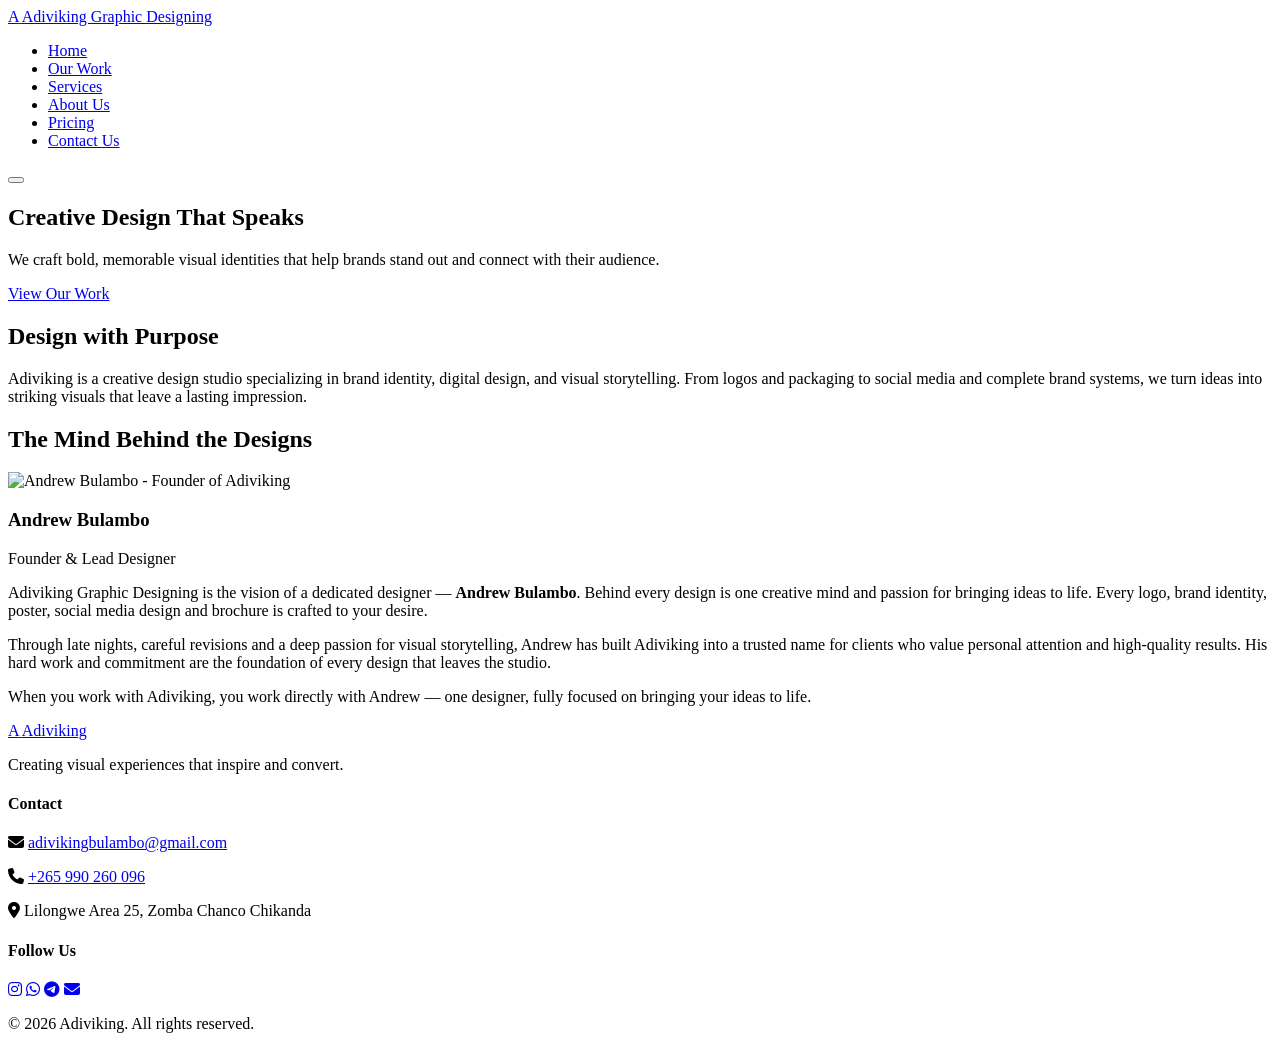
==== index.html @ 5ed701de "Add files via upload" ====
<!DOCTYPE html>
<html lang="en">
<head>
    <meta charset="UTF-8">
    <meta name="viewport" content="width=device-width, initial-scale=1.0">
    <title>Home | Adiviking Graphic Designing</title>
    <link rel="stylesheet" href="graphicdesign.css">
    <link rel="stylesheet" href="https://cdnjs.cloudflare.com/ajax/libs/font-awesome/6.5.1/css/all.min.css">
</head>
<body>

    <header class="header">
        <div class="container">
            <a href="index.html" class="logo">
                <span class="logo-icon">A</span>
                <span class="logo-text">Adiviking Graphic Designing</span>
            </a>
            <nav class="nav" id="navMenu">
                <ul class="nav-list">
                    <li><a href="index.html" class="nav-link active">Home</a></li>
                    <li><a href="OurWork.html" class="nav-link">Our Work</a></li>
                    <li><a href="Services.html" class="nav-link">Services</a></li>
                    <li><a href="AboutUs.html" class="nav-link">About Us</a></li>
                    <li><a href="Pricing.html" class="nav-link">Pricing</a></li>
                    <li><a href="ContactUs.html" class="nav-link">Contact Us</a></li>
                </ul>
            </nav>
            <button class="menu-toggle" id="menuToggle" aria-label="Toggle menu">
                <span></span><span></span><span></span>
            </button>
        </div>
    </header>

    <section class="hero">
        <div class="container">
            <div class="hero-content">
                <h1 class="hero-title">Creative Design That Speaks</h1>
                <p class="hero-subtitle">
                    We craft bold, memorable visual identities that help brands stand out 
                    and connect with their audience.
                </p>
                <a href="OurWork.html" class="btn btn-primary">View Our Work</a>
            </div>
        </div>
    </section>

    <section class="intro">
        <div class="container">
            <div class="intro-content">
                <h2>Design with Purpose</h2>
                <p>
                    Adiviking is a creative design studio specializing in brand identity, 
                    digital design, and visual storytelling. From logos and packaging to 
                    social media and complete brand systems, we turn ideas into striking 
                    visuals that leave a lasting impression.
                </p>
            </div>
        </div>
    </section>

    <section class="testimonials">
        <div class="container">
            <h2 class="section-title">The Mind Behind the Designs</h2>
            <div class="founder-section">
                <div class="founder-photo">
                    <img src="Adiviking.jpeg" alt="Andrew Bulambo - Founder of Adiviking" class="founder-img">
                </div>
                <div class="founder-info">
                    <h3>Andrew Bulambo</h3>
                    <p class="founder-role">Founder & Lead Designer</p>
                    <p>
                        Adiviking Graphic Designing is the vision of a dedicated designer — 
                        <strong>Andrew Bulambo</strong>. Behind every design is one creative mind and 
                        passion for bringing ideas to life. Every logo, brand identity, poster,
                        social media design and brochure is crafted to your desire.
                    </p>
                    <p>
                        Through late nights, careful revisions and a deep passion for visual storytelling, 
                        Andrew has built Adiviking into a trusted name for clients who value personal 
                        attention and high-quality results. His hard work and commitment are the foundation 
                        of every design that leaves the studio.
                    </p>
                    <p>
                        When you work with Adiviking, you work directly with Andrew — one designer, 
                        fully focused on bringing your ideas to life.
                    </p>
                </div>
            </div>
        </div>
    </section>

    <footer class="footer">
        <div class="container">
            <div class="footer-content">
                <div class="footer-brand">
                    <a href="index.html" class="logo">
                        <span class="logo-icon">A</span>
                        <span class="logo-text">Adiviking</span>
                    </a>
                    <p>Creating visual experiences that inspire and convert.</p>
                </div>
                <div class="footer-contact">
                    <h4>Contact</h4>
                    <p><i class="fas fa-envelope"></i> <a href="mailto:adivikingbulambo@gmail.com">adivikingbulambo@gmail.com</a></p>
                    <p><i class="fas fa-phone"></i> <a href="tel:+265990260096">+265 990 260 096</a></p>
                    <p><i class="fas fa-map-marker-alt"></i> Lilongwe Area 25, Zomba Chanco Chikanda</p>
                </div>
                <div class="footer-social">
                    <h4>Follow Us</h4>
                    <div class="social-links">
                        <a href="https://instagram.com" target="_blank" rel="noopener" aria-label="Instagram"><i class="fab fa-instagram"></i></a>
                        <a href="https://wa.me/265990260096" target="_blank" rel="noopener" aria-label="WhatsApp"><i class="fab fa-whatsapp"></i></a>
                        <a href="https://t.me/adivikingBulambo" target="_blank" rel="noopener" aria-label="Telegram"><i class="fab fa-telegram"></i></a>
                        <a href="mailto:adivikingbulambo@gmail.com" aria-label="Email"><i class="fas fa-envelope"></i></a>
                    </div>
                </div>
            </div>
            <div class="footer-bottom">
                <p>&copy; 2026 Adiviking. All rights reserved.</p>
            </div>
        </div>
    </footer>

    <script src="portfolio.js"></script>
</body>
</html>
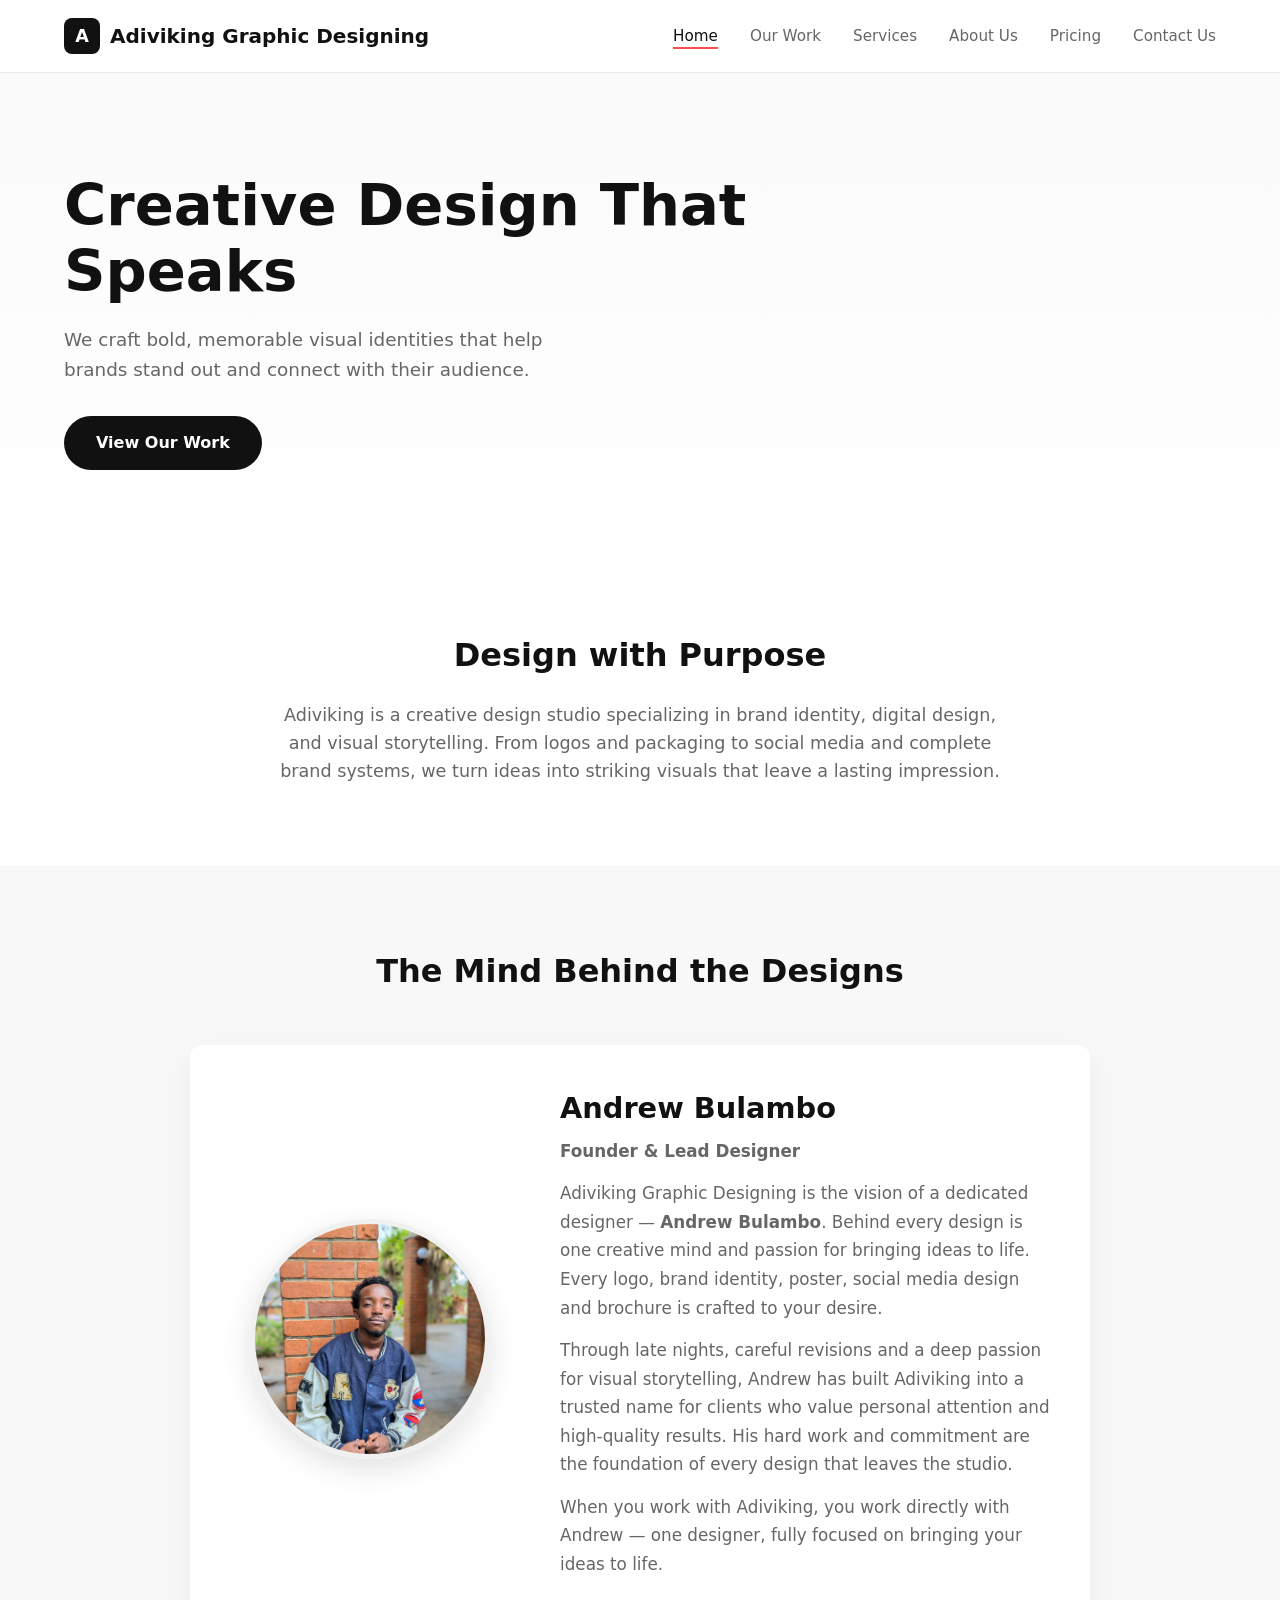
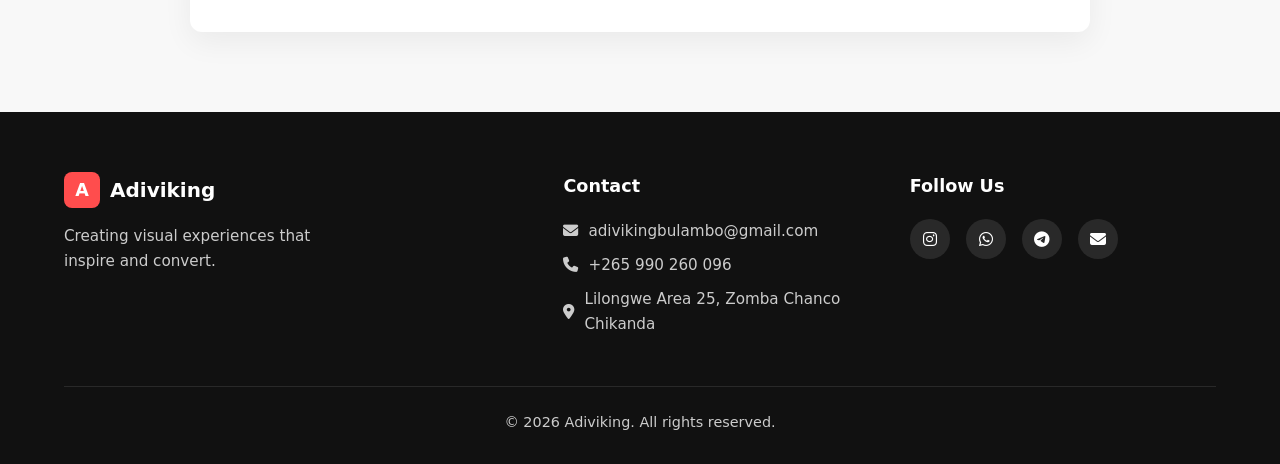
==== commit 26f27dd3: "Add files via upload" ====
--- a/index.html
+++ b/index.html
@@ -7,6 +7,33 @@
     <link rel="stylesheet" href="graphicdesign.css">
     <link rel="stylesheet" href="https://cdnjs.cloudflare.com/ajax/libs/font-awesome/6.5.1/css/all.min.css">
 </head>
+
+<script>
+(function () {
+    function initMenu() {
+        var btn = document.getElementById('menuToggle');
+        var nav = document.getElementById('navMenu');
+        if (!btn || !nav) return;
+        btn.onclick = function () {
+            nav.classList.toggle('active');
+            btn.classList.toggle('active');
+        };
+        var links = nav.querySelectorAll('.nav-link');
+        for (var i = 0; i < links.length; i++) {
+            links[i].onclick = function () {
+                nav.classList.remove('active');
+                btn.classList.remove('active');
+            };
+        }
+    }
+    if (document.readyState === 'loading') {
+        document.addEventListener('DOMContentLoaded', initMenu);
+    } else {
+        initMenu();
+    }
+})();
+</script>
+
 <body>
 
     <header class="header">
--- a/graphicdesign.css
+++ b/graphicdesign.css
@@ -0,0 +1,1127 @@
+/* ===== Reset & Base ===== */
+* {
+    margin: 0;
+    padding: 0;
+    box-sizing: border-box;
+}
+
+:root {
+    --primary: #111111;
+    --accent: #ff4d4d;
+    --text: #333333;
+    --text-light: #666666;
+    --bg: #ffffff;
+    --bg-soft: #f8f8f8;
+    --border: #eaeaea;
+    --radius: 12px;
+    --shadow: 0 10px 30px rgba(0, 0, 0, 0.06);
+    --transition: all 0.3s ease;
+}
+
+html {
+    scroll-behavior: smooth;
+}
+
+body {
+    font-family: 'Segoe UI', system-ui, -apple-system, sans-serif;
+    color: var(--text);
+    background: var(--bg);
+    line-height: 1.6;
+}
+
+.container {
+    width: 100%;
+    max-width: 1200px;
+    margin: 0 auto;
+    padding: 0 24px;
+}
+
+a {
+    text-decoration: none;
+    color: inherit;
+}
+
+img {
+    max-width: 100%;
+    display: block;
+}
+
+/* ===== Header ===== */
+.header {
+    position: sticky;
+    top: 0;
+    z-index: 1000;
+    background: rgba(255, 255, 255, 0.95);
+    backdrop-filter: blur(12px);
+    border-bottom: 1px solid var(--border);
+}
+
+.header .container {
+    display: flex;
+    align-items: center;
+    justify-content: space-between;
+    height: 72px;
+    position: relative;
+}
+
+.logo {
+    display: flex;
+    align-items: center;
+    gap: 10px;
+    font-weight: 700;
+    font-size: 1.25rem;
+    color: var(--primary);
+}
+
+.logo-icon {
+    width: 36px;
+    height: 36px;
+    background: var(--primary);
+    color: white;
+    border-radius: 8px;
+    display: flex;
+    align-items: center;
+    justify-content: center;
+    font-size: 1.1rem;
+}
+
+.nav-list {
+    display: flex;
+    list-style: none;
+    gap: 32px;
+}
+
+.nav-link {
+    font-size: 0.95rem;
+    font-weight: 500;
+    color: var(--text-light);
+    transition: var(--transition);
+    position: relative;
+}
+
+.nav-link:hover,
+.nav-link.active {
+    color: var(--primary);
+}
+
+.nav-link.active::after {
+    content: '';
+    position: absolute;
+    bottom: -4px;
+    left: 0;
+    width: 100%;
+    height: 2px;
+    background: var(--accent);
+}
+
+/* Hamburger - hidden on desktop */
+.menu-toggle {
+    display: none;
+    flex-direction: column;
+    justify-content: center;
+    gap: 5px;
+    background: none;
+    border: none;
+    cursor: pointer;
+    padding: 8px;
+    z-index: 1001;
+}
+
+.menu-toggle span {
+    width: 24px;
+    height: 2px;
+    background: var(--primary);
+    transition: var(--transition);
+    display: block;
+}
+
+/* ===== Buttons ===== */
+.btn {
+    display: inline-block;
+    padding: 14px 32px;
+    border-radius: 50px;
+    font-weight: 600;
+    font-size: 1rem;
+    transition: var(--transition);
+    border: none;
+    cursor: pointer;
+}
+
+.btn-primary {
+    background: var(--primary);
+    color: white;
+}
+
+.btn-primary:hover {
+    background: var(--accent);
+    transform: translateY(-2px);
+    box-shadow: 0 8px 20px rgba(255, 77, 77, 0.25);
+}
+
+/* ===== Hero (Home) ===== */
+.hero {
+    padding: 100px 0 80px;
+    background: linear-gradient(180deg, #fafafa 0%, #ffffff 100%);
+}
+
+.hero-content {
+    max-width: 700px;
+}
+
+.hero-title {
+    font-size: clamp(2.4rem, 5vw, 3.6rem);
+    font-weight: 800;
+    line-height: 1.15;
+    color: var(--primary);
+    margin-bottom: 20px;
+}
+
+.hero-subtitle {
+    font-size: 1.15rem;
+    color: var(--text-light);
+    margin-bottom: 32px;
+    max-width: 540px;
+}
+
+/* ===== Intro ===== */
+.intro {
+    padding: 80px 0;
+}
+
+.intro-content {
+    max-width: 720px;
+    margin: 0 auto;
+    text-align: center;
+}
+
+.intro-content h2 {
+    font-size: 2rem;
+    font-weight: 700;
+    margin-bottom: 20px;
+    color: var(--primary);
+}
+
+.intro-content p {
+    font-size: 1.1rem;
+    color: var(--text-light);
+}
+
+/* ===== Founder Section ===== */
+.testimonials {
+    padding: 80px 0;
+    background: var(--bg-soft);
+}
+
+.section-title {
+    text-align: center;
+    font-size: 2rem;
+    font-weight: 700;
+    margin-bottom: 48px;
+    color: var(--primary);
+}
+
+.founder-section {
+    display: grid;
+    grid-template-columns: 280px 1fr;
+    gap: 50px;
+    align-items: center;
+    max-width: 900px;
+    margin: 0 auto;
+    background: white;
+    padding: 40px;
+    border-radius: var(--radius);
+    box-shadow: var(--shadow);
+}
+
+.founder-photo {
+    text-align: center;
+}
+
+.founder-img {
+    width: 240px;
+    height: 240px;
+    object-fit: cover;
+    border-radius: 50%;
+    border: 5px solid #f0f0f0;
+    box-shadow: 0 10px 30px rgba(0, 0, 0, 0.12);
+    display: block;
+    margin: 0 auto;
+}
+
+.founder-info h3 {
+    font-size: 1.8rem;
+    font-weight: 700;
+    color: var(--primary);
+    margin-bottom: 6px;
+}
+
+.founder-role {
+    font-size: 1rem;
+    color: var(--accent);
+    font-weight: 600;
+    margin-bottom: 20px;
+}
+
+.founder-info p {
+    color: var(--text-light);
+    font-size: 1.05rem;
+    line-height: 1.7;
+    margin-bottom: 14px;
+}
+
+/* ===== Page Hero ===== */
+.page-hero {
+    padding: 80px 0 50px;
+    background: linear-gradient(180deg, #fafafa 0%, #ffffff 100%);
+    text-align: center;
+}
+
+.page-hero h1 {
+    font-size: clamp(2.2rem, 4vw, 3rem);
+    font-weight: 800;
+    color: var(--primary);
+    margin-bottom: 12px;
+}
+
+.page-hero p {
+    font-size: 1.15rem;
+    color: var(--text-light);
+    max-width: 700px;
+    margin: 0 auto;
+}
+
+/* ===== Work Filters ===== */
+.work-filters {
+    padding: 20px 0 40px;
+}
+
+.filter-buttons {
+    display: flex;
+    flex-wrap: wrap;
+    justify-content: center;
+    gap: 12px;
+}
+
+.filter-btn {
+    padding: 10px 20px;
+    border: 1px solid var(--border);
+    background: white;
+    border-radius: 50px;
+    font-size: 0.9rem;
+    font-weight: 500;
+    color: var(--text-light);
+    cursor: pointer;
+    transition: var(--transition);
+}
+
+.filter-btn:hover,
+.filter-btn.active {
+    background: var(--primary);
+    color: white;
+    border-color: var(--primary);
+}
+
+/* ===== Projects Grid ===== */
+.projects {
+    padding-bottom: 80px;
+}
+
+.projects-grid {
+    display: grid;
+    grid-template-columns: repeat(auto-fill, minmax(280px, 1fr));
+    gap: 28px;
+}
+
+.project-card {
+    background: white;
+    border-radius: var(--radius);
+    overflow: hidden;
+    box-shadow: var(--shadow);
+    transition: opacity 0.3s ease, transform 0.3s ease;
+}
+
+.project-card:hover {
+    transform: translateY(-8px);
+    box-shadow: 0 15px 40px rgba(0, 0, 0, 0.1);
+}
+
+.project-image {
+    height: 220px;
+    overflow: hidden;
+    background: #eee;
+}
+
+.project-image img,
+.project-image video {
+    width: 100%;
+    height: 100%;
+    object-fit: cover;
+    display: block;
+    transition: transform 0.4s ease;
+}
+
+.project-card:hover .project-image img {
+    transform: scale(1.08);
+}
+
+.project-info {
+    padding: 24px;
+}
+
+.project-category {
+    display: inline-block;
+    font-size: 0.8rem;
+    font-weight: 600;
+    color: var(--accent);
+    text-transform: uppercase;
+    letter-spacing: 0.5px;
+    margin-bottom: 8px;
+}
+
+.project-info h3 {
+    font-size: 1.2rem;
+    font-weight: 700;
+    color: var(--primary);
+    margin-bottom: 10px;
+}
+
+.project-info p {
+    font-size: 0.95rem;
+    color: var(--text-light);
+    line-height: 1.55;
+}
+
+/* ===== Work CTA ===== */
+.work-cta {
+    padding: 70px 0;
+    background: var(--bg-soft);
+    text-align: center;
+}
+
+.work-cta h2 {
+    font-size: 2rem;
+    font-weight: 700;
+    color: var(--primary);
+    margin-bottom: 12px;
+}
+
+.work-cta p {
+    font-size: 1.1rem;
+    color: var(--text-light);
+    margin-bottom: 28px;
+    max-width: 600px;
+    margin-left: auto;
+    margin-right: auto;
+}
+
+/* ===== About Page ===== */
+.about-section {
+    padding: 80px 0;
+}
+
+.about-grid {
+    display: grid;
+    grid-template-columns: 1.4fr 1fr;
+    gap: 50px;
+    align-items: center;
+}
+
+.about-text h2 {
+    font-size: 1.9rem;
+    font-weight: 700;
+    color: var(--primary);
+    margin-bottom: 20px;
+}
+
+.about-text p {
+    color: var(--text-light);
+    margin-bottom: 16px;
+    font-size: 1.05rem;
+}
+
+.owner-photo {
+    text-align: center;
+}
+
+.owner-placeholder {
+    width: 260px;
+    height: 260px;
+    margin: 0 auto 16px;
+    border-radius: 50%;
+    overflow: hidden;
+    border: 5px solid #f0f0f0;
+    box-shadow: 0 10px 30px rgba(0, 0, 0, 0.12);
+}
+
+.owner-placeholder img {
+    width: 100%;
+    height: 100%;
+    object-fit: cover;
+    display: block;
+}
+
+.owner-name {
+    font-weight: 600;
+    color: var(--primary);
+    font-size: 1.05rem;
+    line-height: 1.4;
+}
+
+.mission-vision {
+    padding: 70px 0;
+    background: var(--bg-soft);
+}
+
+.mv-grid {
+    display: grid;
+    grid-template-columns: 1fr 1fr;
+    gap: 30px;
+}
+
+.mv-card {
+    background: white;
+    padding: 36px;
+    border-radius: var(--radius);
+    box-shadow: var(--shadow);
+    text-align: center;
+}
+
+.mv-icon {
+    width: 60px;
+    height: 60px;
+    background: var(--primary);
+    color: white;
+    border-radius: 50%;
+    display: flex;
+    align-items: center;
+    justify-content: center;
+    font-size: 1.4rem;
+    margin: 0 auto 20px;
+}
+
+.mv-card h3 {
+    font-size: 1.35rem;
+    margin-bottom: 12px;
+    color: var(--primary);
+}
+
+.mv-card p {
+    color: var(--text-light);
+    font-size: 1rem;
+}
+
+.values-section {
+    padding: 80px 0;
+}
+
+.values-grid {
+    display: grid;
+    grid-template-columns: repeat(auto-fit, minmax(240px, 1fr));
+    gap: 28px;
+}
+
+.value-card {
+    background: white;
+    padding: 32px 24px;
+    border-radius: var(--radius);
+    box-shadow: var(--shadow);
+    text-align: center;
+    transition: var(--transition);
+}
+
+.value-card:hover {
+    transform: translateY(-6px);
+}
+
+.value-icon {
+    width: 56px;
+    height: 56px;
+    background: #fff0f0;
+    color: var(--accent);
+    border-radius: 50%;
+    display: flex;
+    align-items: center;
+    justify-content: center;
+    font-size: 1.3rem;
+    margin: 0 auto 18px;
+}
+
+.value-card h3 {
+    font-size: 1.2rem;
+    margin-bottom: 10px;
+    color: var(--primary);
+}
+
+.value-card p {
+    color: var(--text-light);
+    font-size: 0.95rem;
+}
+
+/* ===== Services Page ===== */
+.services-section {
+    padding: 70px 0 40px;
+}
+
+.service-item {
+    display: grid;
+    grid-template-columns: 90px 1fr;
+    gap: 28px;
+    margin-bottom: 50px;
+    padding-bottom: 50px;
+    border-bottom: 1px solid var(--border);
+}
+
+.service-item:last-child {
+    border-bottom: none;
+    margin-bottom: 0;
+    padding-bottom: 0;
+}
+
+.service-icon {
+    width: 70px;
+    height: 70px;
+    background: var(--primary);
+    color: white;
+    border-radius: 16px;
+    display: flex;
+    align-items: center;
+    justify-content: center;
+    font-size: 1.6rem;
+    flex-shrink: 0;
+}
+
+.service-content h2 {
+    font-size: 1.6rem;
+    font-weight: 700;
+    color: var(--primary);
+    margin-bottom: 14px;
+}
+
+.service-content p {
+    color: var(--text-light);
+    font-size: 1.05rem;
+    margin-bottom: 16px;
+    line-height: 1.65;
+}
+
+.service-content ul {
+    list-style: none;
+    padding: 0;
+}
+
+.service-content ul li {
+    position: relative;
+    padding-left: 22px;
+    margin-bottom: 8px;
+    color: var(--text);
+    font-size: 0.98rem;
+}
+
+.service-content ul li::before {
+    content: "✓";
+    position: absolute;
+    left: 0;
+    color: var(--accent);
+    font-weight: 700;
+}
+
+/* ===== Pricing Page ===== */
+.pricing-section {
+    padding: 60px 0 40px;
+}
+
+.pricing-grid {
+    display: grid;
+    grid-template-columns: repeat(auto-fit, minmax(280px, 1fr));
+    gap: 28px;
+}
+
+.price-card {
+    background: white;
+    border-radius: var(--radius);
+    box-shadow: var(--shadow);
+    padding: 36px 28px;
+    text-align: center;
+    position: relative;
+    transition: var(--transition);
+    border: 2px solid transparent;
+}
+
+.price-card:hover {
+    transform: translateY(-8px);
+    box-shadow: 0 15px 40px rgba(0, 0, 0, 0.1);
+}
+
+.price-card.featured {
+    border-color: var(--accent);
+    transform: scale(1.03);
+}
+
+.price-card.featured:hover {
+    transform: scale(1.03) translateY(-8px);
+}
+
+.popular-badge {
+    position: absolute;
+    top: -12px;
+    left: 50%;
+    transform: translateX(-50%);
+    background: var(--accent);
+    color: white;
+    font-size: 0.8rem;
+    font-weight: 600;
+    padding: 5px 16px;
+    border-radius: 50px;
+}
+
+.price-header {
+    margin-bottom: 20px;
+}
+
+.price-header i {
+    font-size: 1.8rem;
+    color: var(--primary);
+    margin-bottom: 12px;
+    display: block;
+}
+
+.price-header h3 {
+    font-size: 1.35rem;
+    font-weight: 700;
+    color: var(--primary);
+}
+
+.price-amount {
+    margin-bottom: 24px;
+}
+
+.price-amount .currency {
+    font-size: 1.4rem;
+    font-weight: 600;
+    vertical-align: top;
+}
+
+.price-amount .amount {
+    font-size: 3rem;
+    font-weight: 800;
+    color: var(--primary);
+    line-height: 1;
+}
+
+.price-amount .period {
+    display: block;
+    font-size: 0.9rem;
+    color: var(--text-light);
+    margin-top: 4px;
+}
+
+.price-features {
+    list-style: none;
+    padding: 0;
+    margin-bottom: 28px;
+    text-align: left;
+}
+
+.price-features li {
+    padding: 8px 0 8px 26px;
+    position: relative;
+    color: var(--text);
+    font-size: 0.95rem;
+    border-bottom: 1px solid var(--border);
+}
+
+.price-features li:last-child {
+    border-bottom: none;
+}
+
+.price-features li::before {
+    content: "✓";
+    position: absolute;
+    left: 0;
+    color: var(--accent);
+    font-weight: 700;
+}
+
+.price-card .btn {
+    width: 100%;
+    text-align: center;
+}
+
+.pricing-note {
+    padding: 20px 0 60px;
+    text-align: center;
+}
+
+.pricing-note p {
+    max-width: 700px;
+    margin: 0 auto;
+    color: var(--text-light);
+    font-size: 0.95rem;
+    background: var(--bg-soft);
+    padding: 18px 24px;
+    border-radius: var(--radius);
+}
+
+/* ===== Contact Page ===== */
+.contact-section {
+    padding: 60px 0 80px;
+}
+
+.contact-grid {
+    display: grid;
+    grid-template-columns: 1.4fr 1fr;
+    gap: 50px;
+    align-items: start;
+}
+
+.contact-form-wrapper h2,
+.contact-info h2 {
+    font-size: 1.7rem;
+    font-weight: 700;
+    color: var(--primary);
+    margin-bottom: 10px;
+}
+
+.form-intro {
+    color: var(--text-light);
+    margin-bottom: 28px;
+}
+
+.form-group {
+    margin-bottom: 20px;
+}
+
+.form-group label {
+    display: block;
+    font-weight: 600;
+    margin-bottom: 7px;
+    color: var(--primary);
+    font-size: 0.95rem;
+}
+
+.form-group input,
+.form-group select,
+.form-group textarea {
+    width: 100%;
+    padding: 13px 16px;
+    border: 1px solid var(--border);
+    border-radius: 10px;
+    font-size: 1rem;
+    font-family: inherit;
+    transition: var(--transition);
+    background: white;
+}
+
+.form-group input:focus,
+.form-group select:focus,
+.form-group textarea:focus {
+    outline: none;
+    border-color: var(--primary);
+    box-shadow: 0 0 0 3px rgba(17, 17, 17, 0.08);
+}
+
+.form-row {
+    display: grid;
+    grid-template-columns: 1fr 1fr;
+    gap: 16px;
+}
+
+.submit-btn {
+    width: 100%;
+    padding: 15px;
+    font-size: 1.05rem;
+    display: flex;
+    align-items: center;
+    justify-content: center;
+    gap: 10px;
+    margin-top: 8px;
+}
+
+.form-note {
+    font-size: 0.85rem;
+    color: var(--text-light);
+    margin-top: 14px;
+    text-align: center;
+}
+
+.contact-info {
+    background: var(--bg-soft);
+    padding: 36px;
+    border-radius: var(--radius);
+}
+
+.info-item {
+    display: flex;
+    gap: 16px;
+    margin-bottom: 28px;
+}
+
+.info-icon {
+    width: 46px;
+    height: 46px;
+    background: var(--primary);
+    color: white;
+    border-radius: 12px;
+    display: flex;
+    align-items: center;
+    justify-content: center;
+    font-size: 1.15rem;
+    flex-shrink: 0;
+}
+
+.info-item h4 {
+    font-size: 1rem;
+    font-weight: 700;
+    color: var(--primary);
+    margin-bottom: 4px;
+}
+
+.info-item a {
+    color: var(--accent);
+    font-weight: 500;
+}
+
+.info-item a:hover {
+    text-decoration: underline;
+}
+
+.info-item p {
+    color: var(--text-light);
+    font-size: 0.95rem;
+    line-height: 1.5;
+}
+
+.small-text {
+    font-size: 0.85rem !important;
+    margin-top: 3px;
+}
+
+/* ===== Footer ===== */
+.footer {
+    background: var(--primary);
+    color: #ccc;
+    padding: 60px 0 30px;
+}
+
+.footer-content {
+    display: grid;
+    grid-template-columns: 1.5fr 1fr 1fr;
+    gap: 40px;
+    margin-bottom: 40px;
+}
+
+.footer .logo {
+    color: white;
+    margin-bottom: 16px;
+}
+
+.footer .logo-icon {
+    background: var(--accent);
+}
+
+.footer-brand p {
+    max-width: 280px;
+    font-size: 0.95rem;
+}
+
+.footer h4 {
+    color: white;
+    font-size: 1.1rem;
+    margin-bottom: 18px;
+}
+
+.footer-contact p {
+    margin-bottom: 10px;
+    font-size: 0.95rem;
+    display: flex;
+    align-items: center;
+    gap: 10px;
+}
+
+.footer-contact a {
+    color: #ccc;
+}
+
+.footer-contact a:hover {
+    color: white;
+}
+
+.social-links {
+    display: flex;
+    gap: 16px;
+}
+
+.social-links a {
+    width: 40px;
+    height: 40px;
+    border-radius: 50%;
+    background: rgba(255, 255, 255, 0.1);
+    display: flex;
+    align-items: center;
+    justify-content: center;
+    color: white;
+    transition: var(--transition);
+}
+
+.social-links a:hover {
+    background: var(--accent);
+    transform: translateY(-3px);
+}
+
+.footer-bottom {
+    border-top: 1px solid rgba(255, 255, 255, 0.1);
+    padding-top: 24px;
+    text-align: center;
+    font-size: 0.9rem;
+}
+
+/* ===== MOBILE DROPDOWN MENU (FIXED) ===== */
+@media (max-width: 900px) {
+    .menu-toggle {
+        display: flex !important;
+    }
+
+    .nav {
+        position: fixed !important;
+        top: 72px !important;
+        left: 0 !important;
+        right: 0 !important;
+        width: 100% !important;
+        background: #ffffff !important;
+        padding: 24px !important;
+        border-bottom: 1px solid #eaeaea !important;
+        transform: translateY(-150%) !important;
+        opacity: 0 !important;
+        visibility: hidden !important;
+        transition: transform 0.3s ease, opacity 0.3s ease, visibility 0.3s ease !important;
+        box-shadow: 0 10px 30px rgba(0, 0, 0, 0.12) !important;
+        z-index: 999 !important;
+    }
+
+    .nav.active {
+        transform: translateY(0) !important;
+        opacity: 1 !important;
+        visibility: visible !important;
+    }
+
+    .nav-list {
+        flex-direction: column !important;
+        gap: 20px !important;
+        list-style: none !important;
+        margin: 0 !important;
+        padding: 0 !important;
+    }
+
+    .nav-link {
+        display: block !important;
+        padding: 8px 0 !important;
+        font-size: 1.05rem !important;
+    }
+
+    .nav-link.active::after {
+        display: none !important;
+    }
+
+    .menu-toggle.active span:nth-child(1) {
+        transform: translateY(7px) rotate(45deg);
+    }
+
+    .menu-toggle.active span:nth-child(2) {
+        opacity: 0;
+    }
+
+    .menu-toggle.active span:nth-child(3) {
+        transform: translateY(-7px) rotate(-45deg);
+    }
+
+    .footer-content {
+        grid-template-columns: 1fr;
+        gap: 32px;
+    }
+
+    .hero {
+        padding: 70px 0 60px;
+    }
+
+    .founder-section {
+        grid-template-columns: 1fr;
+        text-align: center;
+        padding: 30px 24px;
+        gap: 30px;
+    }
+
+    .founder-img {
+        width: 180px;
+        height: 180px;
+    }
+
+    .about-grid {
+        grid-template-columns: 1fr;
+        text-align: center;
+    }
+
+    .mv-grid {
+        grid-template-columns: 1fr;
+    }
+
+    .owner-placeholder {
+        width: 200px;
+        height: 200px;
+    }
+
+    .price-card.featured {
+        transform: none;
+    }
+
+    .price-card.featured:hover {
+        transform: translateY(-8px);
+    }
+
+    .contact-grid {
+        grid-template-columns: 1fr;
+    }
+
+    .form-row {
+        grid-template-columns: 1fr;
+    }
+}
+
+@media (max-width: 700px) {
+    .service-item {
+        grid-template-columns: 1fr;
+        gap: 18px;
+        text-align: center;
+    }
+
+    .service-icon {
+        margin: 0 auto;
+    }
+
+    .service-content ul li {
+        text-align: left;
+        max-width: 320px;
+        margin-left: auto;
+        margin-right: auto;
+    }
+}
+
+@media (max-width: 600px) {
+    .hero-title {
+        font-size: 2.1rem;
+    }
+
+    .intro-content h2,
+    .section-title,
+    .work-cta h2 {
+        font-size: 1.7rem;
+    }
+
+    .page-hero {
+        padding: 60px 0 40px;
+    }
+
+    .filter-btn {
+        font-size: 0.85rem;
+        padding: 8px 16px;
+    }
+}
